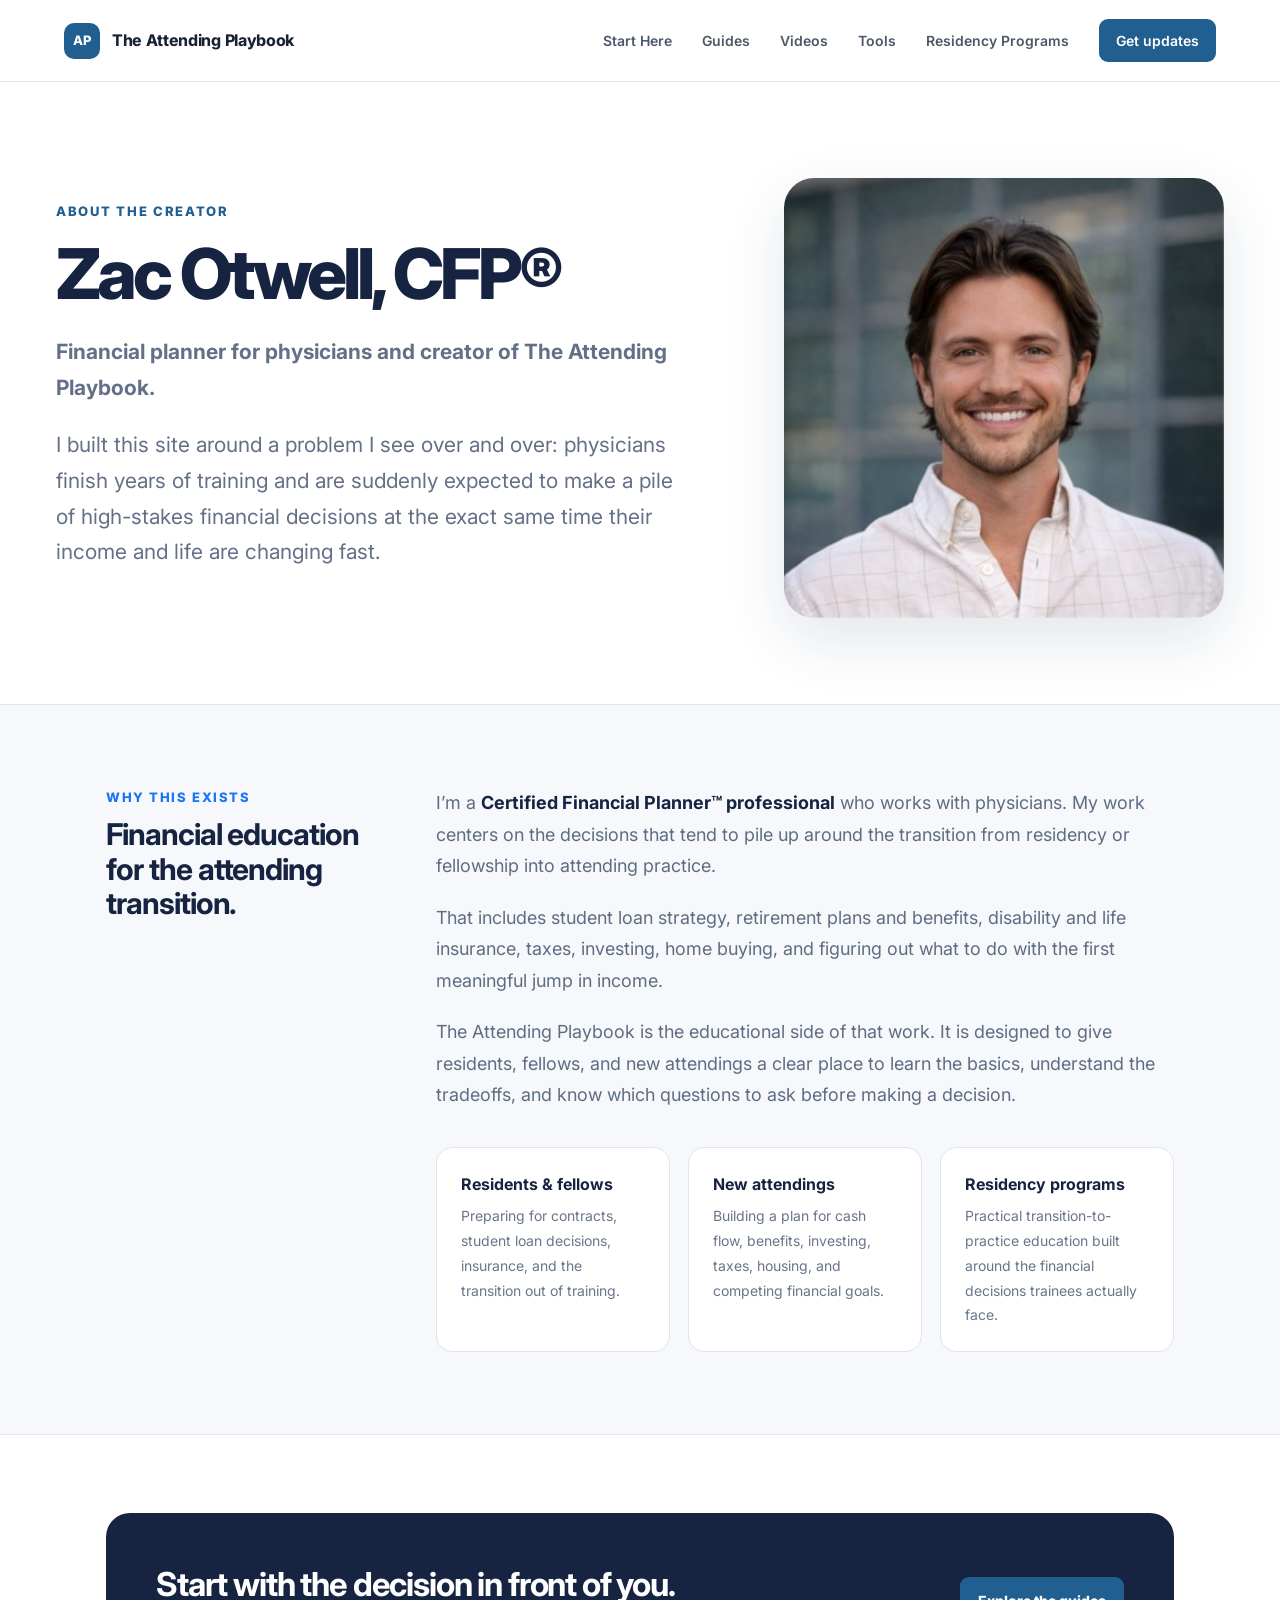
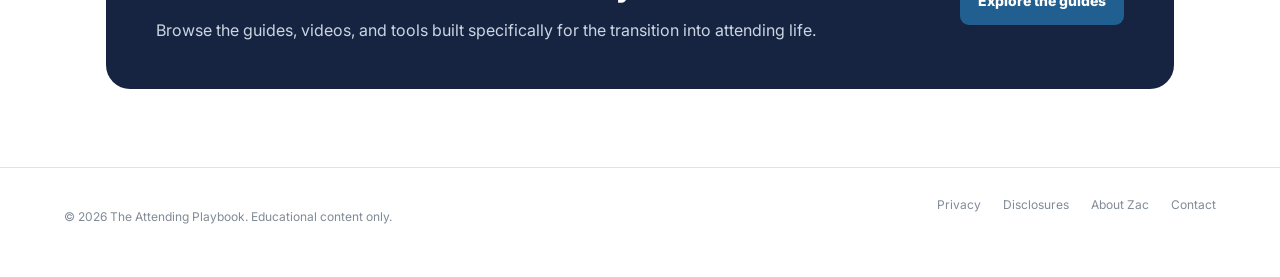
==== about.html @ 8f0699c6 "Add files via upload" ====
<!DOCTYPE html>
<html lang="en">
<head>
  <meta charset="UTF-8" />
  <meta name="viewport" content="width=device-width, initial-scale=1.0" />
  <title>Zac Otwell, CFP® | Financial Planner for Physicians | The Attending Playbook</title>
  <meta name="description" content="Meet Zac Otwell, CFP®, a financial planner focused on physicians and the creator of The Attending Playbook." />
  <link rel="preconnect" href="https://fonts.googleapis.com">
  <link rel="preconnect" href="https://fonts.gstatic.com" crossorigin>
  <link href="https://fonts.googleapis.com/css2?family=Inter:wght@400;500;600;700;800&display=swap" rel="stylesheet">
  <link rel="stylesheet" href="styles.css" />
  <script type="application/ld+json">
{
  "@context": "https://schema.org",
  "@type": "ProfilePage",
  "mainEntity": {
    "@type": "Person",
    "name": "Zac Otwell",
    "honorificSuffix": "CFP\u00ae",
    "jobTitle": "Financial Planner",
    "description": "Financial planner focused on physicians and creator of The Attending Playbook.",
    "image": "zac-otwell.png",
    "knowsAbout": [
      "Financial planning for physicians",
      "Student loans",
      "Physician benefits",
      "Disability insurance",
      "Retirement planning",
      "Tax planning",
      "Attending physician financial transitions"
    ]
  }
}
  </script>
  <style>
    .about-hero{max-width:1500px;margin:0 auto;padding:96px 56px 86px;display:grid;grid-template-columns:minmax(0,1fr) 440px;gap:92px;align-items:center}
    .about-hero h1{font-size:70px;line-height:1.02;letter-spacing:-.055em;margin:0 0 25px;color:#172441;max-width:850px}
    .about-lede{font-size:21px;line-height:1.7;color:#647087;max-width:790px;margin:0 0 22px}
    .about-photo{width:100%;display:block;border-radius:30px;box-shadow:0 22px 60px rgba(28,50,79,.12)}
    .about-body{background:#f6f8fb;border-top:1px solid #e0e6ec;border-bottom:1px solid #e0e6ec}
    .about-body-inner{max-width:1180px;margin:0 auto;padding:82px 56px;display:grid;grid-template-columns:260px minmax(0,1fr);gap:70px}
    .about-side p{margin:0 0 10px;color:#1976f3;font-size:13px;text-transform:uppercase;letter-spacing:.12em;font-weight:800}
    .about-side h2{margin:0;font-size:30px;line-height:1.15;letter-spacing:-.035em;color:#172441}
    .about-text p{font-size:18px;line-height:1.75;color:#5f6d82;margin:0 0 20px}
    .about-text strong{color:#172441}
    .focus-grid{display:grid;grid-template-columns:repeat(3,1fr);gap:18px;margin-top:36px}
    .focus-card{padding:24px;border:1px solid #dfe5eb;border-radius:16px;background:#fff}
    .focus-card strong{display:block;margin-bottom:7px;color:#172441;font-size:16px}
    .focus-card span{color:#69758a;font-size:14px;line-height:1.55}
    .about-cta{max-width:1180px;margin:0 auto;padding:78px 56px}
    .about-cta-box{padding:46px 50px;border-radius:24px;background:#172441;color:#fff;display:flex;align-items:center;justify-content:space-between;gap:36px}
    .about-cta h2{margin:0 0 8px;font-size:33px;letter-spacing:-.035em}
    .about-cta p{margin:0;color:#cbd5e3}
    .about-cta .button{white-space:nowrap}
    @media(max-width:900px){
      .about-hero{grid-template-columns:1fr;padding:64px 32px;gap:42px}
      .about-hero h1{font-size:52px}
      .about-photo{max-width:430px}
      .about-body-inner{grid-template-columns:1fr;padding:64px 32px}
      .focus-grid{grid-template-columns:1fr}
      .about-cta{padding:56px 32px}
      .about-cta-box{align-items:flex-start;flex-direction:column}
    }
    @media(max-width:600px){
      .about-hero,.about-body-inner,.about-cta{padding-left:20px;padding-right:20px}
      .about-hero h1{font-size:43px}
    }
  </style>
</head>
<body>
  <header class="site-header">
    <a class="brand" href="index.html"><span class="brand-mark">AP</span><span>The Attending Playbook</span></a>
    <button class="menu-button" aria-label="Open menu">Menu</button>
    <nav class="site-nav">
      <a href="index.html#start">Start Here</a>
      <a href="guides.html">Guides</a>
      <a href="videos.html">Videos</a>
      <a href="tools.html">Tools</a>
      <a href="residency-programs.html">Residency Programs</a>
      <a class="nav-cta" href="index.html#contact">Get updates</a>
    </nav>
  </header>

  <main>
    <section class="about-hero">
      <div>
        <p class="eyebrow">About the creator</p>
        <h1>Zac Otwell, CFP®</h1>
        <p class="about-lede"><strong>Financial planner for physicians and creator of The Attending Playbook.</strong></p>
        <p class="about-lede">I built this site around a problem I see over and over: physicians finish years of training and are suddenly expected to make a pile of high-stakes financial decisions at the exact same time their income and life are changing fast.</p>
      </div>
      <img src="zac-otwell.png" alt="Zac Otwell, CFP®, financial planner for physicians" class="about-photo" />
    </section>

    <section class="about-body">
      <div class="about-body-inner">
        <div class="about-side">
          <p>Why this exists</p>
          <h2>Financial education for the attending transition.</h2>
        </div>
        <div class="about-text">
          <p>I’m a <strong>Certified Financial Planner™ professional</strong> who works with physicians. My work centers on the decisions that tend to pile up around the transition from residency or fellowship into attending practice.</p>
          <p>That includes student loan strategy, retirement plans and benefits, disability and life insurance, taxes, investing, home buying, and figuring out what to do with the first meaningful jump in income.</p>
          <p>The Attending Playbook is the educational side of that work. It is designed to give residents, fellows, and new attendings a clear place to learn the basics, understand the tradeoffs, and know which questions to ask before making a decision.</p>

          <div class="focus-grid">
            <div class="focus-card"><strong>Residents & fellows</strong><span>Preparing for contracts, student loan decisions, insurance, and the transition out of training.</span></div>
            <div class="focus-card"><strong>New attendings</strong><span>Building a plan for cash flow, benefits, investing, taxes, housing, and competing financial goals.</span></div>
            <div class="focus-card"><strong>Residency programs</strong><span>Practical transition-to-practice education built around the financial decisions trainees actually face.</span></div>
          </div>
        </div>
      </div>
    </section>

    <section class="about-cta">
      <div class="about-cta-box">
        <div>
          <h2>Start with the decision in front of you.</h2>
          <p>Browse the guides, videos, and tools built specifically for the transition into attending life.</p>
        </div>
        <a class="button primary" href="guides.html">Explore the guides</a>
      </div>
    </section>
  </main>

  <footer class="site-footer">
    <p>© 2026 The Attending Playbook. Educational content only.</p>
    <div><a href="#">Privacy</a><a href="#">Disclosures</a><a href="about.html">About Zac</a><a href="index.html#contact">Contact</a></div>
  </footer>
  <script src="script.js"></script>
</body>
</html>
---- styles.css ----
:root{--ink:#172333;--muted:#657184;--soft:#f5f7f9;--line:#dde3e8;--blue:#215f91;--blue-dark:#17466d;--blue-soft:#e8f1f8;--cream:#fbfaf6;--white:#fff;--shadow:0 14px 40px rgba(21,37,52,.08)}
*{box-sizing:border-box}html{scroll-behavior:smooth}body{margin:0;font-family:Inter,system-ui,-apple-system,BlinkMacSystemFont,"Segoe UI",sans-serif;color:var(--ink);background:#fff;line-height:1.55}a{color:inherit;text-decoration:none}button,input{font:inherit}
.site-header{height:82px;display:flex;align-items:center;justify-content:space-between;padding:0 5vw;border-bottom:1px solid var(--line);background:rgba(255,255,255,.96);position:sticky;top:0;z-index:30}.brand{display:flex;align-items:center;gap:12px;font-weight:750;letter-spacing:-.02em}.brand-mark{width:36px;height:36px;border-radius:10px;display:grid;place-items:center;background:var(--blue);color:#fff;font-size:13px;font-weight:800;letter-spacing:.03em}.menu-button{display:none;border:1px solid var(--line);background:#fff;color:var(--ink);border-radius:9px;padding:9px 12px;font-weight:700;cursor:pointer}.site-nav{display:flex;align-items:center;gap:30px;font-size:14px;font-weight:600;color:#4c5868}.site-nav a.active{color:var(--blue)}.nav-cta{background:var(--blue);color:#fff!important;padding:11px 17px;border-radius:9px}
.section-pad{max-width:1680px;margin:0 auto;padding-left:48px;padding-right:48px}.hero{padding-top:92px;padding-bottom:72px;display:grid;grid-template-columns:minmax(0,1.12fr) minmax(360px,.88fr);gap:76px;align-items:center;background:linear-gradient(180deg,var(--cream),#fff)}.eyebrow{margin:0 0 18px;color:var(--blue);font-size:13px;text-transform:uppercase;letter-spacing:.13em;font-weight:800;line-height:1.2}h1{font-size:58px;line-height:1.02;letter-spacing:-.055em;margin:0;font-weight:800;max-width:790px}.hero-subtitle{max-width:720px;margin:24px 0 0;font-size:19px;line-height:1.65;color:var(--muted)}.hero-actions{display:flex;gap:12px;margin-top:30px}.button{display:inline-flex;align-items:center;justify-content:center;padding:13px 18px;border-radius:9px;font-size:14px;font-weight:800}.button.primary{background:var(--blue);color:#fff}.button.secondary{border:1px solid #cfd7dd;color:var(--ink);background:#fff}.hero-card{border:1px solid var(--line);border-radius:18px;background:#fff;box-shadow:var(--shadow);padding:32px}.card-label{font-size:12px;text-transform:uppercase;letter-spacing:.11em;color:var(--blue);font-weight:800;margin:0 0 12px}.hero-card h2{font-size:26px;line-height:1.2;letter-spacing:-.035em;margin:0 0 18px}.checklist{display:grid;grid-template-columns:1fr 1fr;gap:10px}.checklist span{background:var(--blue-soft);color:var(--blue-dark);border-radius:9px;padding:10px 12px;font-size:13px;font-weight:650}
.trust-strip{max-width:none;border-top:1px solid var(--line);border-bottom:1px solid var(--line);padding-top:26px;padding-bottom:26px;display:grid;grid-template-columns:1fr 1fr;gap:34px}.trust-strip p{max-width:590px;margin:0;color:var(--muted);font-size:14px}.split-section{padding-top:82px;padding-bottom:82px;display:grid;grid-template-columns:320px 1fr;gap:56px}.split-section h2,.section-heading h2,.program-copy h2,.signup-section h2{font-size:36px;line-height:1.15;letter-spacing:-.045em;margin:8px 0 0}.timeline{display:grid;gap:16px}.timeline article{border:1px solid var(--line);border-radius:14px;padding:24px;display:grid;grid-template-columns:54px 1fr;column-gap:16px}.timeline article>span{grid-row:1/3;width:42px;height:42px;border-radius:11px;display:grid;place-items:center;background:var(--blue-soft);color:var(--blue);font-size:12px;font-weight:800}.timeline h3{margin:0 0 5px;font-size:18px}.timeline p{margin:0;color:var(--muted);font-size:14px}
.muted-section{max-width:none;background:var(--soft);padding-top:78px;padding-bottom:78px}.muted-section>*{max-width:1584px;margin-left:auto;margin-right:auto}.section-heading{margin-bottom:28px;position:relative}.section-link{display:inline-block;margin-top:14px;color:var(--blue);font-weight:800;font-size:14px}.card-grid{display:grid;grid-template-columns:repeat(4,1fr);gap:18px}.resource-card,.tool-card{background:#fff;border:1px solid var(--line);border-radius:14px;padding:26px;min-height:250px;display:flex;flex-direction:column}.topic{font-size:12px;letter-spacing:.09em;text-transform:uppercase;color:var(--blue);font-weight:800;margin:0 0 15px}.resource-card h3,.tool-card h3{font-size:18px;line-height:1.3;letter-spacing:-.02em;margin:0 0 10px}.resource-card p:not(.topic),.tool-card p{color:var(--muted);font-size:13px;margin:0 0 20px}.resource-card a{margin-top:auto;color:var(--blue);font-size:13px;font-weight:800}
#videos{padding-top:78px;padding-bottom:78px}.video-grid{display:grid;grid-template-columns:repeat(3,1fr);gap:18px}.video-card{border:1px solid var(--line);border-radius:14px;overflow:hidden;padding:0 22px 22px}.video-card .play{height:170px;margin:0 -22px 20px;background:linear-gradient(135deg,#173f61,#2d73a8);color:#fff;display:grid;place-items:center;font-size:23px}.video-card h3{font-size:17px;line-height:1.35;margin:0 0 8px}.video-card p{margin:0;color:var(--muted);font-size:12px}.tool-grid{display:grid;grid-template-columns:repeat(3,1fr);gap:18px}.tool-card button{margin-top:auto;width:max-content;border:0;border-radius:8px;padding:9px 11px;background:var(--blue-soft);color:var(--blue-dark);font-weight:800;font-size:12px}
.program-section{padding-top:82px;padding-bottom:82px;display:grid;grid-template-columns:1fr .8fr;gap:60px;align-items:center}.program-copy>p:last-child{color:var(--muted);font-size:16px;max-width:650px}.program-box{border:1px solid var(--line);border-radius:16px;padding:30px;background:var(--cream)}.program-box h3{margin:0 0 10px;font-size:20px}.program-box p{color:var(--muted);font-size:14px;margin:0 0 24px}.signup-section{max-width:none;background:var(--blue);color:#fff;padding-top:56px;padding-bottom:56px;display:grid;grid-template-columns:1fr auto;gap:40px;align-items:center}.signup-section>div:first-child{margin-left:max(0px,calc((100vw - 1584px)/2))}.signup-section .eyebrow{color:#d5e6f3}.signup-section p:last-child{color:#d5e6f3;margin:10px 0 0}.signup-form{display:flex;gap:9px;margin-right:max(0px,calc((100vw - 1584px)/2))}.signup-form input{width:280px;border:0;border-radius:8px;padding:13px 14px;outline:none}.signup-form button{border:0;border-radius:8px;padding:13px 17px;background:#fff;color:var(--blue-dark);font-weight:800;cursor:pointer}.site-footer{border-top:1px solid var(--line);padding:28px 5vw 38px;display:flex;justify-content:space-between;color:#818b96;font-size:12px}.site-footer div{display:flex;gap:22px}
@media(max-width:900px){.menu-button{display:block}.site-nav{display:none;position:absolute;left:20px;right:20px;top:72px;background:#fff;border:1px solid var(--line);box-shadow:0 14px 34px rgba(21,37,52,.12);border-radius:12px;padding:12px;flex-direction:column;align-items:stretch;gap:2px}.site-nav.open{display:flex}.site-nav a{padding:11px 12px;border-radius:8px}.site-nav .nav-cta{text-align:center;margin-top:4px}.hero,.split-section,.program-section,.signup-section{grid-template-columns:1fr}.hero{padding-top:56px;gap:36px}h1{font-size:46px}.card-grid{grid-template-columns:1fr 1fr}.video-grid,.tool-grid{grid-template-columns:1fr 1fr}.signup-section>div:first-child,.signup-form{margin-left:0;margin-right:0}.signup-section{padding-left:32px;padding-right:32px}}
@media(max-width:600px){.section-pad{padding-left:18px;padding-right:18px}h1{font-size:38px}.hero{padding-top:46px;padding-bottom:48px}.hero-actions{flex-direction:column;align-items:stretch}.button{width:100%}.checklist{grid-template-columns:1fr}.trust-strip,.card-grid,.video-grid,.tool-grid{grid-template-columns:1fr}.split-section,.program-section{padding-top:58px;padding-bottom:58px}.timeline article{grid-template-columns:46px 1fr;padding:20px}.muted-section,#videos{padding-top:58px;padding-bottom:58px}.signup-section{padding:38px 18px}.signup-form{width:100%;flex-direction:column}.signup-form input{width:100%}.site-footer{flex-direction:column;gap:12px}}

@media(min-width:1500px){.section-pad{padding-left:56px;padding-right:56px}.site-header{padding-left:4vw;padding-right:4vw}.site-footer{padding-left:4vw;padding-right:4vw}}


/* Homepage visual lock — matched to the approved June hero proportions */
.home-page .hero{
  max-width:none;
  min-height:790px;
  margin:0;
  padding:142px 76px 88px;
  grid-template-columns:minmax(0, 880px) 558px;
  justify-content:space-between;
  gap:110px;
  align-items:start;
  background:
    radial-gradient(circle at 83% 17%, rgba(36,119,255,.14) 0, rgba(36,119,255,.07) 22%, rgba(36,119,255,0) 47%),
    linear-gradient(180deg,#fff 0%,#fff 100%);
}
.home-page .hero-copy{padding-top:0}
.home-page .hero .eyebrow{
  margin:0 0 24px;
  color:#1777f2;
  font-size:15px;
  line-height:1.2;
  letter-spacing:.115em;
  font-weight:800;
}
.home-page .hero h1{
  max-width:900px;
  margin:0;
  font-size:88px;
  line-height:1.065;
  letter-spacing:-.058em;
  font-weight:800;
  color:#162443;
}
.home-page .hero-subtitle{
  max-width:760px;
  margin:34px 0 0;
  font-size:22px;
  line-height:1.55;
  color:#647087;
}
.home-page .hero-actions{gap:14px;margin-top:38px}
.home-page .hero .button{
  min-height:60px;
  padding:0 25px;
  border-radius:30px;
  font-size:16px;
  font-weight:800;
}
.home-page .hero .button.primary{background:#1976f3;color:#fff}
.home-page .hero .button.secondary{background:#fff;border:1px solid #dbe1e8;color:#16213b}
.home-page .hero-card{
  width:558px;
  min-height:792px;
  padding:38px 36px 36px;
  border:1px solid #e1e5eb;
  border-radius:30px;
  background:rgba(255,255,255,.96);
  box-shadow:0 24px 60px rgba(28,50,79,.10);
}
.home-page .hero-card .card-label{
  margin:0 0 27px;
  color:#1777f2;
  font-size:15px;
  letter-spacing:.105em;
  font-weight:800;
}
.home-page .hero-card h2{
  margin:0 0 34px;
  max-width:455px;
  font-size:55px;
  line-height:1.08;
  letter-spacing:-.052em;
  color:#172441;
}
.home-page .hero-card .checklist{
  display:grid;
  grid-template-columns:1fr;
  gap:12px;
}
.home-page .hero-card .checklist span{
  min-height:58px;
  display:flex;
  align-items:center;
  padding:0 18px;
  border:1px solid #e1e5eb;
  border-radius:15px;
  background:#f7f8fa;
  color:#172441;
  font-size:16px;
  font-weight:700;
}
@media(max-width:1250px){
  .home-page .hero{padding:96px 48px 72px;grid-template-columns:minmax(0,1fr) 440px;gap:64px}
  .home-page .hero h1{font-size:68px}
  .home-page .hero-card{width:440px;min-height:auto}
  .home-page .hero-card h2{font-size:42px}
}
@media(max-width:900px){
  .home-page .hero{min-height:auto;padding:64px 32px;grid-template-columns:1fr;gap:48px}
  .home-page .hero h1{font-size:58px;max-width:760px}
  .home-page .hero-card{width:100%;min-height:auto}
}
@media(max-width:600px){
  .home-page .hero{padding:52px 20px 54px}
  .home-page .hero h1{font-size:43px;line-height:1.04}
  .home-page .hero-subtitle{font-size:18px;margin-top:24px}
  .home-page .hero .button{border-radius:12px;width:100%}
  .home-page .hero-card{padding:28px 22px;border-radius:22px}
  .home-page .hero-card h2{font-size:37px}
}

/* Homepage width refinement */
body.home-page .site-header,
body.home-page .hero,
body.home-page .split-section,
body.home-page .muted-section > *,
body.home-page #videos > *,
body.home-page .program-section,
body.home-page .signup-section,
body.home-page .site-footer {
  max-width: 1500px;
  margin-left: auto;
  margin-right: auto;
}

/* Full-width top navigation bar */
body.home-page .site-header {
  max-width: none !important;
  width: 100% !important;
  box-sizing: border-box;
  padding-left: clamp(32px, 5vw, 96px);
  padding-right: clamp(32px, 5vw, 96px);
}

/* Make First Attending Year pills interactive */
body.home-page .checklist a {
  display: flex;
  align-items: center;
  width: 100%;
  box-sizing: border-box;
  color: inherit;
  text-decoration: none;
  cursor: pointer;
  transition: transform .16s ease, background-color .16s ease, border-color .16s ease;
}

body.home-page .checklist a:hover {
  transform: translateY(-2px);
  background: #eef5ff;
  border-color: #b8d2f5;
}

body.home-page .checklist a:focus-visible {
  outline: 3px solid rgba(37, 119, 239, .28);
  outline-offset: 2px;
}

/* Creator / author identity */
.creator-section{
  max-width:1500px;
  margin:0 auto;
  display:grid;
  grid-template-columns:390px minmax(0,1fr);
  gap:76px;
  align-items:center;
  padding-top:92px;
  padding-bottom:92px;
}
.creator-photo-wrap{
  border-radius:28px;
  overflow:hidden;
  background:#eef4fb;
  box-shadow:0 18px 50px rgba(30,57,88,.10);
}
.creator-photo{
  display:block;
  width:100%;
  aspect-ratio:1/1;
  object-fit:cover;
}
.creator-copy{max-width:760px}
.creator-copy h2{
  margin:0 0 22px;
  font-size:46px;
  line-height:1.08;
  letter-spacing:-.045em;
  color:#172441;
}
.creator-copy>p:not(.eyebrow){
  margin:0 0 16px;
  max-width:720px;
  font-size:18px;
  line-height:1.7;
  color:#647087;
}
.creator-copy strong{color:#172441}
.creator-link{
  display:inline-flex;
  align-items:center;
  gap:9px;
  margin-top:10px;
  color:#1976f3;
  font-weight:800;
  text-decoration:none;
}
.creator-link:hover{text-decoration:underline}
@media(max-width:900px){
  .creator-section{grid-template-columns:1fr;gap:36px;padding-top:64px;padding-bottom:64px}
  .creator-photo-wrap{max-width:380px}
  .creator-copy h2{font-size:38px}
}
@media(max-width:600px){
  .creator-section{padding-left:20px;padding-right:20px}
  .creator-copy h2{font-size:34px}
}

/* Restore button styling for First Attending Year topics */
body.home-page .hero-card .checklist a {
  display: flex;
  align-items: center;
  min-height: 58px;
  padding: 0 20px;
  margin-bottom: 12px;
  background: #f5f7fa;
  border: 1px solid #dfe5ec;
  border-radius: 14px;
  color: #172441;
  font-weight: 700;
  text-decoration: none;
  box-sizing: border-box;
  cursor: pointer;
  transition: background-color .16s ease, border-color .16s ease, transform .16s ease, box-shadow .16s ease;
}

body.home-page .hero-card .checklist a:last-child {
  margin-bottom: 0;
}

body.home-page .hero-card .checklist a:hover {
  background: #edf5ff;
  border-color: #b8d2f5;
  transform: translateY(-2px);
  box-shadow: 0 7px 18px rgba(32, 91, 154, .08);
}
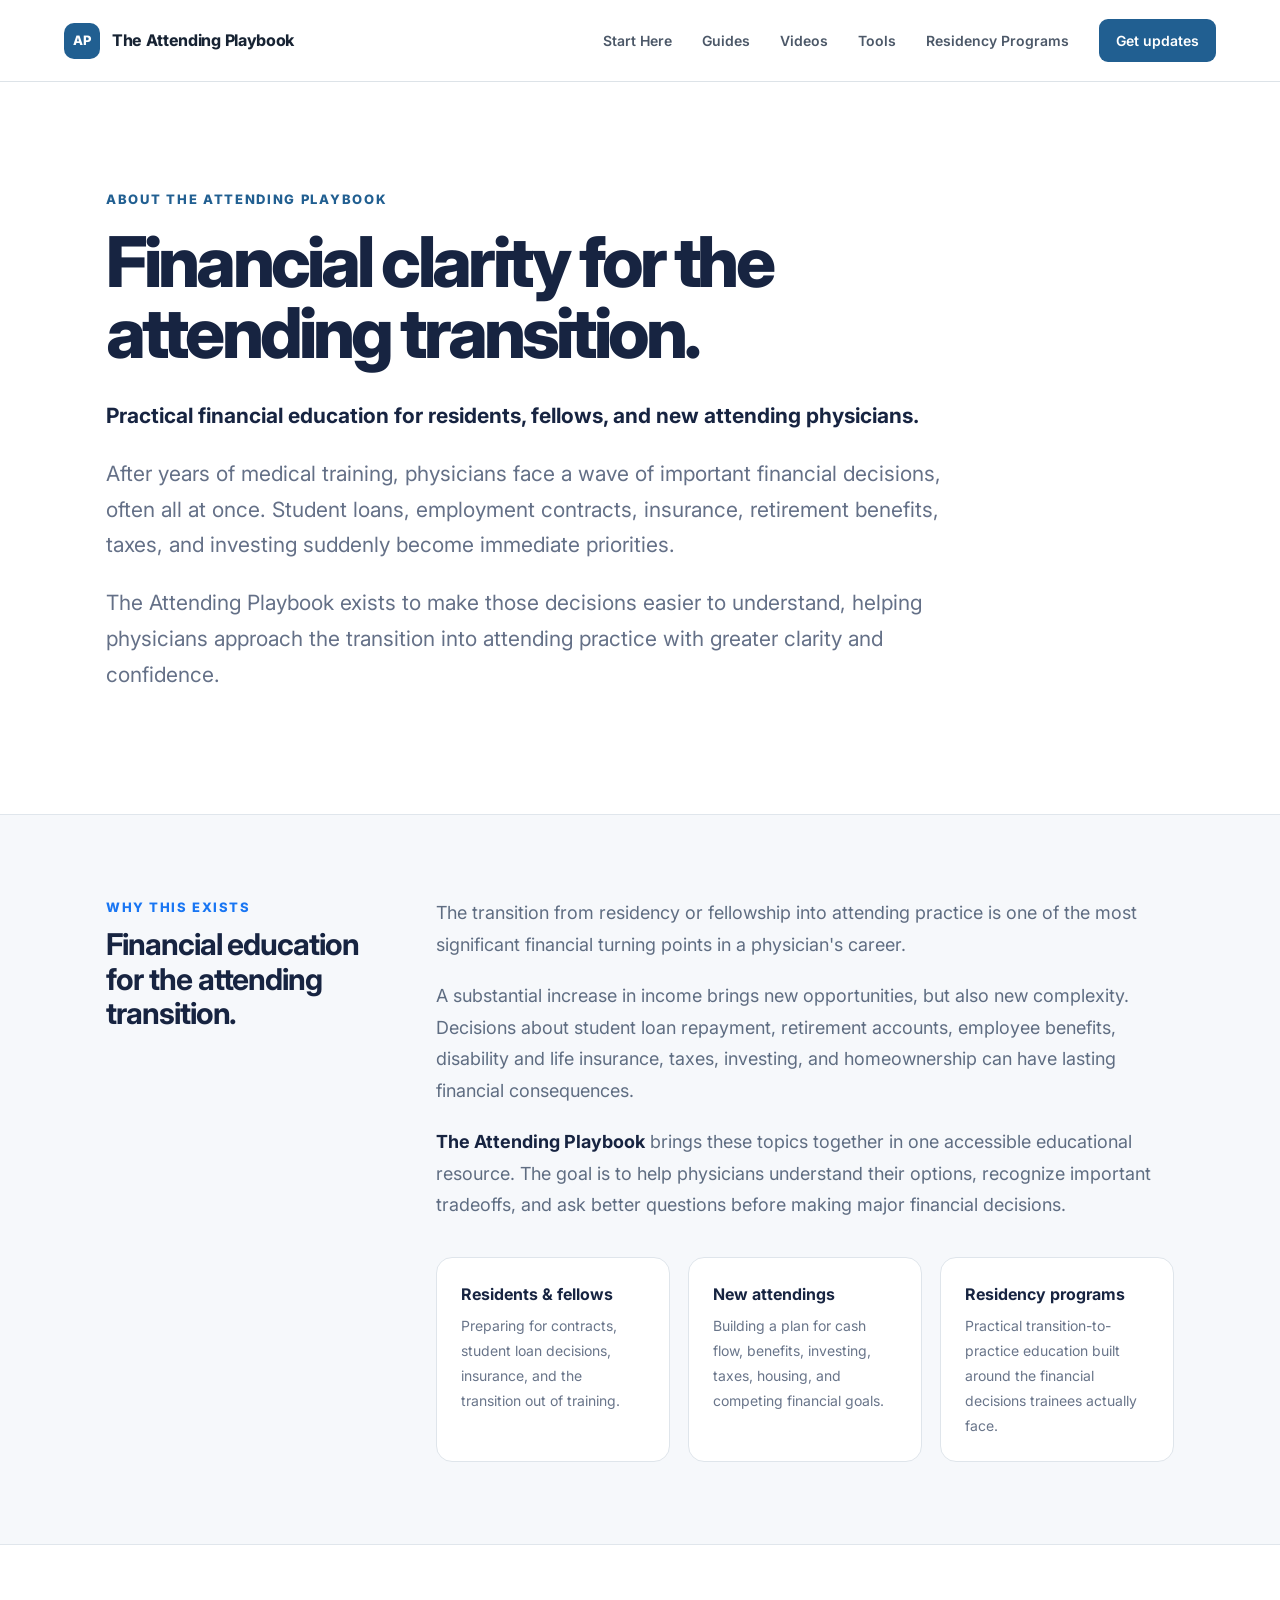
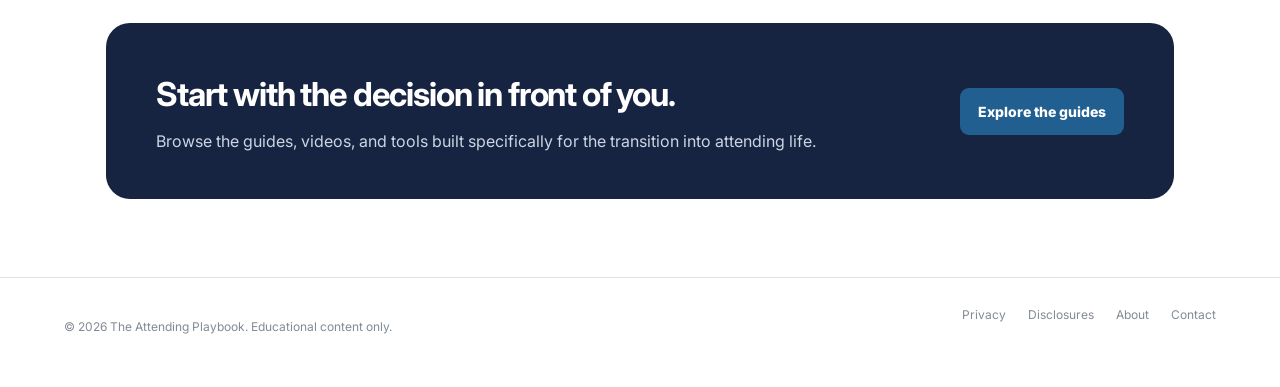
==== commit c31c28cb: "Revise title, meta description, and about content Updated the title and meta description for better " ====
--- a/about.html
+++ b/about.html
@@ -1,76 +1,189 @@
+
 <!DOCTYPE html>
 <html lang="en">
 <head>
   <meta charset="UTF-8" />
   <meta name="viewport" content="width=device-width, initial-scale=1.0" />
-  <title>Zac Otwell, CFP® | Financial Planner for Physicians | The Attending Playbook</title>
-  <meta name="description" content="Meet Zac Otwell, CFP®, a financial planner focused on physicians and the creator of The Attending Playbook." />
+
+  <title>About | The Attending Playbook</title>
+  <meta name="description" content="Learn about The Attending Playbook, a financial education resource helping residents, fellows, and new attending physicians navigate important financial decisions." />
+
   <link rel="preconnect" href="https://fonts.googleapis.com">
   <link rel="preconnect" href="https://fonts.gstatic.com" crossorigin>
   <link href="https://fonts.googleapis.com/css2?family=Inter:wght@400;500;600;700;800&display=swap" rel="stylesheet">
   <link rel="stylesheet" href="styles.css" />
+
   <script type="application/ld+json">
-{
-  "@context": "https://schema.org",
-  "@type": "ProfilePage",
-  "mainEntity": {
-    "@type": "Person",
-    "name": "Zac Otwell",
-    "honorificSuffix": "CFP\u00ae",
-    "jobTitle": "Financial Planner",
-    "description": "Financial planner focused on physicians and creator of The Attending Playbook.",
-    "image": "zac-otwell.png",
-    "knowsAbout": [
-      "Financial planning for physicians",
-      "Student loans",
-      "Physician benefits",
-      "Disability insurance",
-      "Retirement planning",
-      "Tax planning",
-      "Attending physician financial transitions"
-    ]
+  {
+    "@context": "https://schema.org",
+    "@type": "AboutPage",
+    "name": "About The Attending Playbook",
+    "description": "A financial education resource for residents, fellows, and new attending physicians.",
+    "url": "https://attendingplaybook.com/about.html",
+    "isPartOf": {
+      "@type": "WebSite",
+      "name": "The Attending Playbook",
+      "url": "https://attendingplaybook.com"
+    }
   }
-}
   </script>
+
   <style>
-    .about-hero{max-width:1500px;margin:0 auto;padding:96px 56px 86px;display:grid;grid-template-columns:minmax(0,1fr) 440px;gap:92px;align-items:center}
-    .about-hero h1{font-size:70px;line-height:1.02;letter-spacing:-.055em;margin:0 0 25px;color:#172441;max-width:850px}
-    .about-lede{font-size:21px;line-height:1.7;color:#647087;max-width:790px;margin:0 0 22px}
-    .about-photo{width:100%;display:block;border-radius:30px;box-shadow:0 22px 60px rgba(28,50,79,.12)}
-    .about-body{background:#f6f8fb;border-top:1px solid #e0e6ec;border-bottom:1px solid #e0e6ec}
-    .about-body-inner{max-width:1180px;margin:0 auto;padding:82px 56px;display:grid;grid-template-columns:260px minmax(0,1fr);gap:70px}
-    .about-side p{margin:0 0 10px;color:#1976f3;font-size:13px;text-transform:uppercase;letter-spacing:.12em;font-weight:800}
-    .about-side h2{margin:0;font-size:30px;line-height:1.15;letter-spacing:-.035em;color:#172441}
-    .about-text p{font-size:18px;line-height:1.75;color:#5f6d82;margin:0 0 20px}
-    .about-text strong{color:#172441}
-    .focus-grid{display:grid;grid-template-columns:repeat(3,1fr);gap:18px;margin-top:36px}
-    .focus-card{padding:24px;border:1px solid #dfe5eb;border-radius:16px;background:#fff}
-    .focus-card strong{display:block;margin-bottom:7px;color:#172441;font-size:16px}
-    .focus-card span{color:#69758a;font-size:14px;line-height:1.55}
-    .about-cta{max-width:1180px;margin:0 auto;padding:78px 56px}
-    .about-cta-box{padding:46px 50px;border-radius:24px;background:#172441;color:#fff;display:flex;align-items:center;justify-content:space-between;gap:36px}
-    .about-cta h2{margin:0 0 8px;font-size:33px;letter-spacing:-.035em}
-    .about-cta p{margin:0;color:#cbd5e3}
-    .about-cta .button{white-space:nowrap}
+    .about-hero{
+      max-width:1180px;
+      margin:0 auto;
+      padding:110px 56px 100px;
+    }
+    .about-hero h1{
+      font-size:70px;
+      line-height:1.02;
+      letter-spacing:-.055em;
+      margin:0 0 30px;
+      color:#172441;
+      max-width:950px;
+    }
+    .about-lede{
+      font-size:21px;
+      line-height:1.7;
+      color:#647087;
+      max-width:850px;
+      margin:0 0 22px;
+    }
+    .about-lede strong{
+      color:#172441;
+    }
+    .about-body{
+      background:#f6f8fb;
+      border-top:1px solid #e0e6ec;
+      border-bottom:1px solid #e0e6ec;
+    }
+    .about-body-inner{
+      max-width:1180px;
+      margin:0 auto;
+      padding:82px 56px;
+      display:grid;
+      grid-template-columns:260px minmax(0,1fr);
+      gap:70px;
+    }
+    .about-side p{
+      margin:0 0 10px;
+      color:#1976f3;
+      font-size:13px;
+      text-transform:uppercase;
+      letter-spacing:.12em;
+      font-weight:800;
+    }
+    .about-side h2{
+      margin:0;
+      font-size:30px;
+      line-height:1.15;
+      letter-spacing:-.035em;
+      color:#172441;
+    }
+    .about-text p{
+      font-size:18px;
+      line-height:1.75;
+      color:#5f6d82;
+      margin:0 0 20px;
+    }
+    .about-text strong{
+      color:#172441;
+    }
+    .focus-grid{
+      display:grid;
+      grid-template-columns:repeat(3,1fr);
+      gap:18px;
+      margin-top:36px;
+    }
+    .focus-card{
+      padding:24px;
+      border:1px solid #dfe5eb;
+      border-radius:16px;
+      background:#fff;
+    }
+    .focus-card strong{
+      display:block;
+      margin-bottom:7px;
+      color:#172441;
+      font-size:16px;
+    }
+    .focus-card span{
+      color:#69758a;
+      font-size:14px;
+      line-height:1.55;
+    }
+    .about-cta{
+      max-width:1180px;
+      margin:0 auto;
+      padding:78px 56px;
+    }
+    .about-cta-box{
+      padding:46px 50px;
+      border-radius:24px;
+      background:#172441;
+      color:#fff;
+      display:flex;
+      align-items:center;
+      justify-content:space-between;
+      gap:36px;
+    }
+    .about-cta h2{
+      margin:0 0 8px;
+      font-size:33px;
+      letter-spacing:-.035em;
+    }
+    .about-cta p{
+      margin:0;
+      color:#cbd5e3;
+    }
+    .about-cta .button{
+      white-space:nowrap;
+    }
     @media(max-width:900px){
-      .about-hero{grid-template-columns:1fr;padding:64px 32px;gap:42px}
-      .about-hero h1{font-size:52px}
-      .about-photo{max-width:430px}
-      .about-body-inner{grid-template-columns:1fr;padding:64px 32px}
-      .focus-grid{grid-template-columns:1fr}
-      .about-cta{padding:56px 32px}
-      .about-cta-box{align-items:flex-start;flex-direction:column}
+      .about-hero{
+        padding:64px 32px;
+      }
+      .about-hero h1{
+        font-size:52px;
+      }
+      .about-body-inner{
+        grid-template-columns:1fr;
+        padding:64px 32px;
+      }
+      .focus-grid{
+        grid-template-columns:1fr;
+      }
+      .about-cta{
+        padding:56px 32px;
+      }
+      .about-cta-box{
+        align-items:flex-start;
+        flex-direction:column;
+      }
     }
     @media(max-width:600px){
-      .about-hero,.about-body-inner,.about-cta{padding-left:20px;padding-right:20px}
-      .about-hero h1{font-size:43px}
+      .about-hero,
+      .about-body-inner,
+      .about-cta{
+        padding-left:20px;
+        padding-right:20px;
+      }
+      .about-hero h1{
+        font-size:43px;
+      }
     }
   </style>
 </head>
+
 <body>
   <header class="site-header">
-    <a class="brand" href="index.html"><span class="brand-mark">AP</span><span>The Attending Playbook</span></a>
+    <a class="brand" href="index.html">
+      <span class="brand-mark">AP</span>
+      <span>The Attending Playbook</span>
+    </a>
+
     <button class="menu-button" aria-label="Open menu">Menu</button>
+
     <nav class="site-nav">
       <a href="index.html#start">Start Here</a>
       <a href="guides.html">Guides</a>
@@ -84,29 +197,102 @@
   <main>
     <section class="about-hero">
       <div>
-        <p class="eyebrow">About the creator</p>
-        <h1>Zac Otwell, CFP®</h1>
-        <p class="about-lede"><strong>Financial planner for physicians and creator of The Attending Playbook.</strong></p>
-        <p class="about-lede">I built this site around a problem I see over and over: physicians finish years of training and are suddenly expected to make a pile of high-stakes financial decisions at the exact same time their income and life are changing fast.</p>
+        <p class="eyebrow">About The Attending Playbook</p>
+
+        <h1>Financial clarity for the attending transition.</h1>
+
+        <p class="about-lede">
+          <strong>
+            Practical financial education for residents,
+            fellows, and new attending physicians.
+          </strong>
+        </p>
+
+        <p class="about-lede">
+          After years of medical training, physicians face
+          a wave of important financial decisions, often
+          all at once. Student loans, employment contracts,
+          insurance, retirement benefits, taxes, and
+          investing suddenly become immediate priorities.
+        </p>
+
+        <p class="about-lede">
+          The Attending Playbook exists to make those
+          decisions easier to understand, helping
+          physicians approach the transition into
+          attending practice with greater clarity
+          and confidence.
+        </p>
       </div>
-      <img src="zac-otwell.png" alt="Zac Otwell, CFP®, financial planner for physicians" class="about-photo" />
     </section>
 
     <section class="about-body">
       <div class="about-body-inner">
+
         <div class="about-side">
           <p>Why this exists</p>
-          <h2>Financial education for the attending transition.</h2>
+          <h2>
+            Financial education for the attending transition.
+          </h2>
         </div>
+
         <div class="about-text">
-          <p>I’m a <strong>Certified Financial Planner™ professional</strong> who works with physicians. My work centers on the decisions that tend to pile up around the transition from residency or fellowship into attending practice.</p>
-          <p>That includes student loan strategy, retirement plans and benefits, disability and life insurance, taxes, investing, home buying, and figuring out what to do with the first meaningful jump in income.</p>
-          <p>The Attending Playbook is the educational side of that work. It is designed to give residents, fellows, and new attendings a clear place to learn the basics, understand the tradeoffs, and know which questions to ask before making a decision.</p>
+
+          <p>
+            The transition from residency or fellowship
+            into attending practice is one of the most
+            significant financial turning points in a
+            physician's career.
+          </p>
+
+          <p>
+            A substantial increase in income brings new
+            opportunities, but also new complexity.
+            Decisions about student loan repayment,
+            retirement accounts, employee benefits,
+            disability and life insurance, taxes,
+            investing, and homeownership can have
+            lasting financial consequences.
+          </p>
+
+          <p>
+            <strong>The Attending Playbook</strong> brings
+            these topics together in one accessible
+            educational resource. The goal is to help
+            physicians understand their options, recognize
+            important tradeoffs, and ask better questions
+            before making major financial decisions.
+          </p>
 
           <div class="focus-grid">
-            <div class="focus-card"><strong>Residents & fellows</strong><span>Preparing for contracts, student loan decisions, insurance, and the transition out of training.</span></div>
-            <div class="focus-card"><strong>New attendings</strong><span>Building a plan for cash flow, benefits, investing, taxes, housing, and competing financial goals.</span></div>
-            <div class="focus-card"><strong>Residency programs</strong><span>Practical transition-to-practice education built around the financial decisions trainees actually face.</span></div>
+
+            <div class="focus-card">
+              <strong>Residents &amp; fellows</strong>
+              <span>
+                Preparing for contracts, student loan
+                decisions, insurance, and the transition
+                out of training.
+              </span>
+            </div>
+
+            <div class="focus-card">
+              <strong>New attendings</strong>
+              <span>
+                Building a plan for cash flow, benefits,
+                investing, taxes, housing, and competing
+                financial goals.
+              </span>
+            </div>
+
+            <div class="focus-card">
+              <strong>Residency programs</strong>
+              <span>
+                Practical transition-to-practice education
+                built around the financial decisions
+                trainees actually face.
+              </span>
+            </div>
+
           </div>
         </div>
       </div>
@@ -116,17 +302,34 @@
       <div class="about-cta-box">
         <div>
           <h2>Start with the decision in front of you.</h2>
-          <p>Browse the guides, videos, and tools built specifically for the transition into attending life.</p>
+          <p>
+            Browse the guides, videos, and tools built
+            specifically for the transition into
+            attending life.
+          </p>
         </div>
-        <a class="button primary" href="guides.html">Explore the guides</a>
+
+        <a class="button primary" href="guides.html">
+          Explore the guides
+        </a>
       </div>
     </section>
   </main>
 
   <footer class="site-footer">
-    <p>© 2026 The Attending Playbook. Educational content only.</p>
-    <div><a href="#">Privacy</a><a href="#">Disclosures</a><a href="about.html">About Zac</a><a href="index.html#contact">Contact</a></div>
+    <p>
+      © 2026 The Attending Playbook.
+      Educational content only.
+    </p>
+
+    <div>
+      <a href="#">Privacy</a>
+      <a href="#">Disclosures</a>
+      <a href="about.html">About</a>
+      <a href="index.html#contact">Contact</a>
+    </div>
   </footer>
+
   <script src="script.js"></script>
 </body>
 </html>
